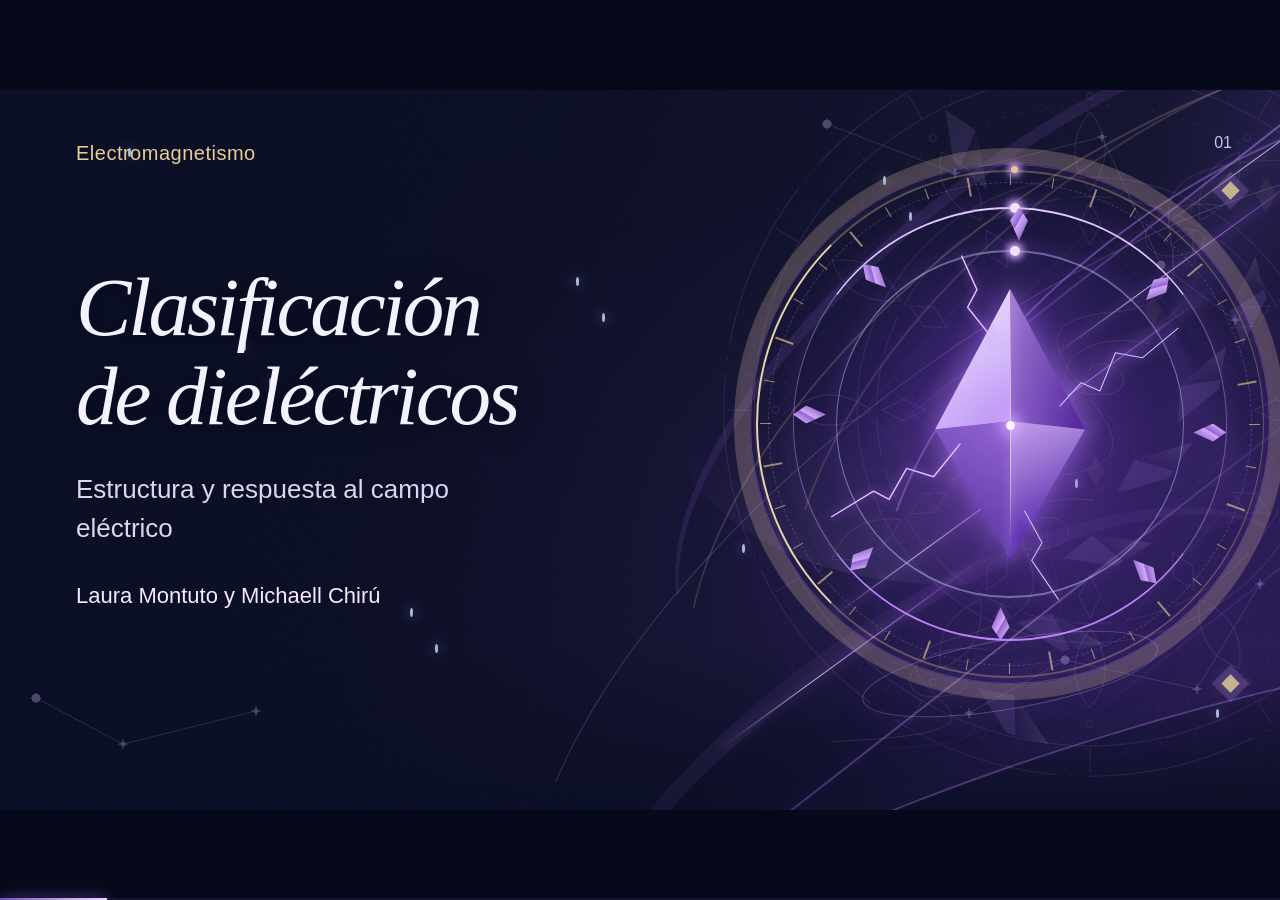
==== dielectricos/web/index.html @ c8e50a26 "Publicar presentación de clasificación de dieléctricos en GitHub Pages" ====
<!doctype html>
<html lang="es">
<head>
  <meta charset="utf-8">
  <meta name="viewport" content="width=device-width, initial-scale=1">
  <meta name="theme-color" content="#111629">
  <meta name="description" content="Clasificación de dieléctricos. Presentación para dos integrantes, con 13 minutos previstos de exposición.">
  <title>Clasificación de dieléctricos</title>
  <link rel="icon" href="data:,">
  <link rel="stylesheet" href="styles.css">
  <link rel="stylesheet" href="motion.css">
  <link rel="stylesheet" href="transitions.css">
  <link rel="stylesheet" href="kinetic.css">
  <link rel="stylesheet" href="ornate.css">
  <link rel="stylesheet" href="electric.css">
  <link rel="stylesheet" href="construct.css">
  <script src="contenido.js" defer></script>
  <script src="motion.js" defer></script>
  <script src="transitions.js" defer></script>
  <script src="ornate.js" defer></script>
  <script src="kinetic.js" defer></script>
  <script src="electric.js" defer></script>
  <script src="app.js" defer></script>
</head>
<body>
  <a class="skip" href="#stage">Ir a la diapositiva</a>
  <main id="viewport" aria-label="Presentación de clasificación de dieléctricos">
    <div id="frame"><div id="stage" tabindex="-1"></div></div>
  </main>
  <footer class="toolbar" aria-label="Controles de presentación" hidden>
    <div class="navigation">
      <button id="previous" aria-label="Diapositiva anterior" title="Anterior (←)">←</button>
      <button id="open-index" aria-label="Abrir índice" title="Índice (M)"><span id="counter">01 / 12</span></button>
      <button id="next" aria-label="Diapositiva siguiente" title="Siguiente (→)">→</button>
    </div>
    <p id="presenter" class="presenter"></p>
    <nav class="tools" aria-label="Herramientas">
      <button id="open-notes" title="Notas (N)">Notas</button>
      <button id="plain" aria-pressed="false">Vista plana</button>
      <a href="revision.html" target="_blank" rel="noopener">Propuestas</a>
      <button id="fullscreen" title="Pantalla completa (F)" aria-label="Activar pantalla completa">⛶</button>
      <button id="open-help" title="Ayuda (?)" aria-label="Mostrar ayuda">?</button>
    </nav>
  </footer>
  <div class="progress" aria-hidden="true"><div id="progress"></div></div>
  <p id="announcement" class="sr-only" aria-live="polite" aria-atomic="true"></p>

  <dialog id="index-dialog" aria-labelledby="index-title">
    <div class="dialog-top"><h2 id="index-title">Índice</h2><button data-close aria-label="Cerrar índice">×</button></div>
    <p class="muted">12 diapositivas. 13 minutos previstos y 2 minutos de margen.</p>
    <div id="index-list"></div>
  </dialog>
  <dialog id="notes-dialog" aria-labelledby="notes-title">
    <div class="dialog-top"><h2 id="notes-title">Notas del expositor</h2><button data-close aria-label="Cerrar notas">×</button></div>
    <div class="timer"><span id="clock">0:00</span><span class="muted">13:00 previstos · máximo 15:00</span><button id="timer-toggle">Iniciar ensayo</button><button id="timer-reset">Reiniciar</button></div>
    <div id="notes-content"></div>
  </dialog>
  <dialog id="help-dialog" aria-labelledby="help-title">
    <div class="dialog-top"><h2 id="help-title">Controles</h2><button data-close aria-label="Cerrar ayuda">×</button></div>
    <dl class="shortcuts"><dt>→ / espacio / Av Pág</dt><dd>Avanzar</dd><dt>← / Re Pág</dt><dd>Retroceder</dd><dt>Inicio / Fin</dt><dd>Primera / última diapositiva</dd><dt>M</dt><dd>Índice</dd><dt>N</dt><dd>Notas y cronómetro de ensayo</dd><dt>F</dt><dd>Pantalla completa</dd><dt>Esc</dt><dd>Cerrar ventana o salir de pantalla completa</dd></dl>
    <p>En el móvil puedes usar las flechas o deslizar horizontalmente. Las transiciones más llamativas separan los bloques. «Vista plana» permite revisar el contenido sin transiciones.</p>
  </dialog>
  <noscript>Activa JavaScript para navegar por la presentación. También puedes consultar el guion en la carpeta output.</noscript>
</body>
</html>
---- dielectricos/web/styles.css ----
:root{color-scheme:dark;--navy:#111629;--indigo:#232842;--violet:#b5a1f4;--ivory:#f4f0e8;--gold:#d2b47c;--ink:#20243a;--muted:#c9cbda;--line:rgba(32,36,58,.2);font-family:Arial,sans-serif}
*{box-sizing:border-box}body{margin:0;background:#0c1020;color:var(--ivory)}button,a{touch-action:manipulation}button{font:inherit;cursor:pointer}a{color:inherit}button:focus-visible,a:focus-visible{outline:3px solid var(--violet);outline-offset:4px}button:disabled{opacity:.3;cursor:default}[hidden]{display:none!important}.sr-only{position:absolute;width:1px;height:1px;padding:0;margin:-1px;overflow:hidden;clip:rect(0,0,0,0);white-space:nowrap;border:0}.skip{position:fixed;top:-100px;left:20px;z-index:20;background:var(--ivory);color:var(--ink);padding:16px}.skip:focus{top:12px}
#viewport{height:calc(100dvh - 74px);display:flex;align-items:center;justify-content:center;overflow:hidden;padding:16px}#frame{position:relative;flex:none}#stage{position:absolute;left:0;top:0;width:1280px;height:720px;transform-origin:top left;outline:none}.slide{height:720px;width:1280px;background:var(--ivory);color:var(--ink);position:relative;padding:62px 76px 48px;overflow:hidden;border-left:8px solid var(--indigo);display:flex;flex-direction:column}.slide[hidden]{display:none}.slide h1,.slide h2{font-family:Georgia,serif;font-weight:400;letter-spacing:-1.8px;margin:0;line-height:1.09}.slide h2{font-size:54px;max-width:1100px}.slide h1{font-size:86px;line-height:1.04;letter-spacing:-3px}.slide .body{margin-top:48px;flex:1;min-height:0}.slide .takeaway{font-size:25px;line-height:1.35;font-weight:600;margin:26px 0 0;padding-top:22px;border-top:1px solid var(--line)}.slide .slide-number{position:absolute;right:32px;bottom:24px;font-size:16px;font-variant-numeric:tabular-nums;color:#686a79}.slide .body p{font-size:30px;line-height:1.4;margin:0 0 24px}.slide ul{list-style:none;padding:0;margin:0}.slide li{font-size:31px;line-height:1.35;margin-bottom:25px}.slide li:last-child{margin-bottom:0}.slide .text-list li{padding-left:22px;border-left:2px solid #7d6aaf}.slide table{border-collapse:collapse;width:100%;font-size:27px;line-height:1.3;text-align:left}.slide th{font-weight:600;font-size:22px;padding:0 18px 20px 0;color:#555169;border-bottom:2px solid #8c7bac}.slide td{padding:20px 24px 20px 0;border-bottom:1px solid var(--line);vertical-align:middle}.slide th:last-child,.slide td:last-child{padding-right:0}.slide tr:last-child td{border-bottom:0}.slide .criteria td{padding-top:15px;padding-bottom:15px}.slide table th:first-child{width:35%}.slide .columns{display:grid;grid-template-columns:1fr 1fr;gap:70px}.slide .columns>div+div{padding-left:40px;border-left:1px solid var(--line)}.slide h3{font-size:31px;font-weight:600;margin:0 0 28px}.slide .columns p{font-size:30px}.slide .states{display:grid;grid-template-columns:1fr 1fr;gap:52px;margin-top:40px}.slide .states div{border-top:1px solid var(--line);padding-top:18px}.slide .states span{display:block;font-size:21px;color:#605673;margin-bottom:12px}.slide .states strong{font-family:Georgia,serif;font-size:35px;font-weight:400}.slide .case-list li{font-size:29px;margin-bottom:18px}.slide .case-list li:first-child{font-size:26px;color:#5a526a;margin-bottom:30px}
.slide.dark{background:var(--navy);color:var(--ivory);border-left:8px solid var(--gold);--line:rgba(244,240,232,.2)}.slide.dark .slide-number{color:var(--muted)}.cover .cover-top{font-size:20px;color:var(--gold);margin:0 0 50px}.cover .cover-layout{display:grid;grid-template-columns:790px 1fr;gap:50px;align-items:center;flex:1}.cover .subtitle{font-size:27px;line-height:1.5;color:var(--muted);max-width:650px;margin:30px 0 0}.cover .authors{margin:42px 0 0;font-size:23px}.cover .criteria-list{padding:20px 0 20px 30px;border-left:1px solid rgba(181,161,244,.4);color:var(--violet)}.cover .criteria-list p{font-family:Georgia,serif;font-size:30px;margin:0 0 23px}.cover .criteria-list p:last-child{margin-bottom:0}.cover:after{content:"";position:absolute;right:20px;top:0;height:90px;width:400px;transform:rotate(-42deg);border-bottom:1px solid #b5a1f440;pointer-events:none}.cover .bottom-note{color:var(--muted);font-size:19px;margin:40px 0 0}.ending .body{margin-top:42px}.ending .conclusions li{font-size:31px;margin-bottom:25px}.ending .sources{margin-top:40px;padding-top:22px;border-top:1px solid var(--line);display:flex;flex-wrap:wrap;gap:14px 25px}.ending .sources a{color:var(--muted);font-size:19px;text-decoration-thickness:1px;text-underline-offset:4px}
.toolbar{height:74px;padding:0 24px;display:flex;align-items:center;gap:24px;border-top:1px solid #ffffff18;background:#111629}.navigation,.tools{display:flex;align-items:center;gap:6px}.toolbar button,.toolbar a{background:transparent;border:0;color:var(--ivory);padding:12px 13px;border-radius:4px;text-decoration:none;white-space:nowrap;font-size:14px}.toolbar button:hover:not(:disabled),.toolbar a:hover{background:#ffffff0d}.navigation>button:first-child,.navigation>button:last-child{font-size:24px}.navigation #open-index{font-variant-numeric:tabular-nums;font-size:16px;min-width:92px}.presenter{flex:1;color:var(--muted);font-size:14px;margin:0}.toolbar [aria-pressed=true]{color:var(--violet);background:#b5a1f416}.progress{position:fixed;bottom:0;left:0;right:0;height:3px;background:#ffffff10;pointer-events:none}#progress{height:100%;background:var(--violet);width:0}
dialog{max-width:900px;width:calc(100% - 36px);max-height:85dvh;padding:30px;border:1px solid #b5a1f440;border-radius:10px;background:var(--navy);color:var(--ivory);box-shadow:0 24px 90px #0008}dialog::backdrop{background:#070b17cc}.dialog-top{display:flex;align-items:center;justify-content:space-between;gap:20px;margin-bottom:14px}.dialog-top h2{font-family:Georgia,serif;font-weight:400;font-size:33px;margin:0}.dialog-top button{border:0;background:none;color:var(--ivory);font-size:32px;padding:0 10px}dialog p{line-height:1.6}dialog .muted{color:var(--muted)}#index-list{display:grid;grid-template-columns:1fr 1fr;gap:4px 18px;margin-top:25px}#index-list button{display:flex;text-align:left;gap:14px;align-items:center;background:transparent;border:0;border-bottom:1px solid #ffffff15;color:var(--ivory);padding:18px 8px;font-size:16px;line-height:1.4}#index-list button[aria-current=true]{color:var(--violet);background:#b5a1f40d}#index-list .num{color:var(--gold);font-size:15px}#index-list small{display:block;color:var(--muted);font-size:12px;margin-top:5px}.shortcuts{display:grid;grid-template-columns:1fr 1fr;gap:20px}.shortcuts dt{color:var(--violet)}.shortcuts dd{margin:0}.timer{display:flex;align-items:center;gap:14px;flex-wrap:wrap;border-bottom:1px solid #ffffff25;padding:15px 0 24px;margin-bottom:24px}#clock{font-size:32px;font-variant-numeric:tabular-nums}.timer button{border:1px solid #b5a1f460;background:none;color:var(--ivory);border-radius:4px;padding:10px 12px}.timer .muted{font-size:13px}#clock.over{color:#ffb0ab}#notes-content h3{font-family:Georgia,serif;font-size:26px;font-weight:400;line-height:1.3}#notes-content a{color:var(--violet);overflow-wrap:anywhere}#notes-content ul{padding-left:20px;font-size:14px;line-height:1.7}#notes-content li{margin-bottom:10px}
body.plain .slide{background:white;color:#202020;border-left-color:#dedede;--line:#ddd}body.plain .slide h1,body.plain .slide h2,body.plain .states strong,body.plain .criteria-list p{font-family:Arial,sans-serif;letter-spacing:-1px}body.plain .cover .cover-top,body.plain .cover .subtitle,body.plain .cover .criteria-list,body.plain .cover .bottom-note,body.plain .slide-number,body.plain .sources a{color:#555}body.plain .cover:after{display:none}body.plain .cover .criteria-list{border-color:#ddd}
@media(max-width:700px){#viewport{height:calc(100dvh - 108px);padding:0;align-items:flex-start;overflow-y:auto}#frame{width:100%!important;height:auto!important}#stage{position:relative;width:100%;height:auto;transform:none!important}.slide{width:100%;height:auto;min-height:calc(100dvh - 108px);padding:36px 25px 60px;border-left-width:4px;overflow:visible}.slide h2{font-size:38px;letter-spacing:-1px}.slide h1{font-size:49px;letter-spacing:-1.5px}.slide .body{margin-top:32px}.slide li,.slide .body p{font-size:21px;line-height:1.5;margin-bottom:20px}.slide .takeaway{font-size:19px;line-height:1.5;margin-top:25px;padding-top:20px}.slide table{font-size:17px;line-height:1.4;table-layout:fixed;overflow-wrap:anywhere}.slide th{font-size:16px}.slide td{padding:15px 10px 15px 0}.slide table th:first-child{width:33%}.slide .columns{grid-template-columns:1fr;gap:28px}.slide .columns>div+div{padding:28px 0 0;border-left:0;border-top:1px solid var(--line)}.slide h3{font-size:25px;margin-bottom:16px}.slide .columns p{font-size:21px}.slide .states{gap:20px;margin-top:28px}.slide .states span{font-size:17px}.slide .states strong{font-size:25px}.slide .case-list li{font-size:21px}.slide .case-list li:first-child{font-size:21px;margin-bottom:25px}.cover .cover-layout{grid-template-columns:1fr;gap:34px}.cover .cover-top{font-size:17px;margin-bottom:40px}.cover .subtitle{font-size:21px;margin-top:25px}.cover .authors{font-size:19px;margin-top:27px;line-height:1.5}.cover .criteria-list{display:flex;flex-wrap:wrap;gap:15px 22px;padding:18px 0 0;border-left:0;border-top:1px solid #b5a1f440}.cover .criteria-list p{font-size:21px;margin:0}.cover .bottom-note{margin-top:32px;font-size:16px}.slide.dark{border-left-width:4px}.ending .conclusions li{font-size:23px}.ending .sources{gap:15px 20px;margin-top:35px}.ending .sources a{font-size:16px}.toolbar{height:108px;padding:7px 12px;gap:0;flex-wrap:wrap;justify-content:space-between}.presenter{font-size:12px;text-align:right;flex:1;line-height:1.5}.tools{justify-content:space-between;flex-basis:100%}.toolbar button,.toolbar a{padding:9px 10px;font-size:13px}#index-list{grid-template-columns:1fr}.shortcuts{grid-template-columns:1fr 1fr;gap:18px;font-size:14px}dialog{padding:23px}.dialog-top h2{font-size:28px}}
@media print{body{background:white}#viewport,#frame,#stage{display:block!important;height:auto!important;width:auto!important;overflow:visible!important;padding:0;position:static;transform:none!important}.slide,.slide[hidden]{display:flex!important;break-after:page;width:1280px;height:720px;min-height:0;print-color-adjust:exact;-webkit-print-color-adjust:exact}.toolbar,.progress,dialog,.skip,.sr-only{display:none!important}@page{size:13.333in 7.5in;margin:0}}
---- dielectricos/web/motion.css ----
/* Internal explanatory motion only. Slide navigation has no animation. */
.slide .body.motion-layout{display:grid;grid-template-columns:1fr 1fr;gap:42px;align-items:start;margin-top:34px}
.slide .motion-layout .explanation li{font-size:26px;margin-bottom:21px}
.slide .motion-layout .explanation p{font-size:24px;line-height:1.4}
.dm-science{color:#20243a;border-top:2px solid #8976b8;padding-top:12px;min-width:0}
.dm-science-heading{font-size:20px;font-weight:600;color:#51436d}
.dm-science svg{width:100%;height:265px;display:block;overflow:visible;color:#685391}
.dm-science svg text{font-family:Arial,sans-serif;font-size:23px;fill:currentColor}
.dm-science svg line{stroke:currentColor;stroke-width:2.4}
.dm-field{opacity:0;transition:opacity .2s ease-out;color:#685391}
.dm-cloud{color:#51466d;transform:translateX(0);transition:transform .9s cubic-bezier(.23,1,.32,1)}
.dm-cloud ellipse{fill:#b5a1f43d;stroke:#7e6caa;stroke-width:2}
.dm-positive{color:#614f2c;transform:translateX(0);transition:transform .9s cubic-bezier(.23,1,.32,1)}
.dm-positive circle{fill:#d2b47c66;stroke:#8c713c;stroke-width:2}
.dm-induced{opacity:0;transition:opacity .2s ease-out .35s}
.dm-dipole{transform:rotate(var(--dm-start));transition:transform 1.2s cubic-bezier(.23,1,.32,1)}
.dm-charge-label{transform-origin:0 0;transform:rotate(calc(-1 * var(--dm-start)));transition:transform 1.2s cubic-bezier(.23,1,.32,1)}
.dm-on .dm-charge-label{transform:rotate(calc(-1 * var(--dm-end)))}
.dm-minus{fill:#dcd3f3;stroke:#786398;stroke-width:1.5}
.dm-plus{fill:#e8d6b2;stroke:#8c713c;stroke-width:1.5}
.dm-dipole text{font-size:18px!important;fill:#20243a!important}
.dm-dipole .dm-p-vector{stroke-width:1.5}
.dm-science svg .dm-caption{font-size:15px;fill:#5d596b}
.dm-on .dm-field,.dm-on .dm-induced{opacity:1}
.dm-on .dm-cloud{transform:translateX(-18px)}
.dm-on .dm-positive{transform:translateX(9px)}
.dm-on .dm-dipole{transform:rotate(var(--dm-end))}
.slide .body .dm-state{font-size:17px;min-height:42px;line-height:1.3;margin:0 0 8px;color:#575267}
.dm-controls,.dm-reveal-controls{display:flex;align-items:center;gap:10px;flex-wrap:wrap}
.dm-controls button,.dm-reveal-controls button{border:1px solid #756291;background:#232842;color:#f4f0e8;padding:9px 13px;border-radius:3px;font-size:16px;line-height:1.2}
.dm-controls button.dm-reset,.dm-reveal-controls .dm-reset{background:transparent;color:#51436d;border-color:#a69ab9}
.dm-controls button:disabled,.dm-reveal-controls button:disabled{opacity:.48;cursor:default}
.dm-reveal-controls{margin-top:18px}
.dm-reveal-status{font-size:14px;color:#61596d}
.dm-step{transition:opacity .25s ease-out,background-color .25s ease-out}
.dm-started .dm-step{opacity:.42}
.dm-started .dm-step.dm-shown{opacity:1}
.dm-started .dm-current{background-color:#b5a1f422}
.slide[data-slide="7"] .dm-step{opacity:.1}
.slide[data-slide="7"] .dm-step.dm-shown{opacity:1}
.slide[data-slide="7"] .dm-reveal-controls{margin-top:14px}
.slide[data-slide="7"] .body{margin-top:32px}
.slide[data-slide="7"] td{padding-top:14px;padding-bottom:14px}
.dm-response{display:block;width:100%;height:112px;margin-top:5px;overflow:visible;color:#685391}
.dm-response text{font-family:Arial,sans-serif;font-size:17px;fill:#51436d}
.dm-response .dm-chart-caption{font-size:13px;fill:#61596e}
.dm-chart-axis{fill:none;stroke:#77717f;stroke-width:1.4}
.dm-chart-curve{fill:none;stroke:#8e79b5;stroke-width:2.5}
.dm-chart-point{fill:#574078;stroke:#f4f0e8;stroke-width:1.5;opacity:0}
.dm-chart-active .dm-chart-point{opacity:1}
body.plain .dm-step,body.plain .slide[data-slide="7"] .dm-step{opacity:1!important;background:transparent}
body.plain .dm-reveal-controls{display:none}
.slide[data-slide="9"] .columns h3{margin-bottom:16px}
.slide[data-slide="9"] .columns p{font-size:28px;line-height:1.3;margin-bottom:12px}
.slide[data-slide="9"] .body{margin-top:30px}
.slide[data-slide="9"] .dm-reveal-controls{margin-top:10px}
@media(prefers-reduced-motion:reduce){.dm-field,.dm-cloud,.dm-positive,.dm-induced,.dm-dipole,.dm-charge-label,.dm-step{transition:none!important}}
@media(max-width:700px){.slide .body.motion-layout{grid-template-columns:1fr;gap:25px;margin-top:28px}.slide .motion-layout .explanation li,.slide .motion-layout .explanation p{font-size:21px}.dm-science svg{height:auto;max-height:290px}.dm-science-heading{font-size:18px}.slide .body .dm-state{font-size:15px;min-height:38px}.dm-controls button,.dm-reveal-controls button{font-size:14px;padding:10px 12px}.dm-reveal-status{font-size:12px}.slide[data-slide="7"] .body{margin-top:28px}}
@media(max-width:700px){.slide[data-slide="9"] .columns p{font-size:21px}.dm-response{height:115px}}
@media print{.dm-controls,.dm-reveal-controls{display:none!important}.dm-step,.slide[data-slide="7"] .dm-step{opacity:1!important}.dm-field{opacity:1}.dm-cloud{transform:translateX(-18px)}.dm-positive{transform:translateX(9px)}.dm-dipole{transform:rotate(var(--dm-end))}.dm-charge-label{transform:rotate(calc(-1 * var(--dm-end)))}.dm-induced{opacity:1}}
---- dielectricos/web/transitions.css ----
/* Eleven distinct forward scenes; new dtx names deliberately avoid older theme overrides. */
#stage.dt-running{isolation:isolate;overflow:hidden}
.dt-overlay.dtx-scene{position:absolute;inset:0;z-index:80;overflow:hidden;pointer-events:none;user-select:none;contain:layout paint style;color:#cfafff}
.dt-overlay.dtx-scene *{box-sizing:border-box;pointer-events:none}
.dtx-scene .dtx-night{position:absolute;inset:0;background:radial-gradient(ellipse at 77% 23%,#693aa760,transparent 58%),radial-gradient(ellipse at 20% 80%,#26468370,transparent 55%),linear-gradient(125deg,#080c23,#27143f);opacity:0}
.dtx-scene .dtx-night:after{content:"";position:absolute;inset:0;background:repeating-linear-gradient(135deg,transparent 0 39px,#c09aff08 40px,transparent 41px),repeating-linear-gradient(45deg,transparent 0 79px,#e6ce9b06 80px,transparent 81px)}
.dtx-scene .dtx-frame{position:absolute;inset:25px;border:1px solid #d6b8ff33;opacity:0}
.dtx-scene .dtx-frame:before,.dtx-scene .dtx-frame:after{content:"";position:absolute;inset:12px;border:1px solid #e4c88f22;clip-path:polygon(0 0,22% 0,22% 2%,2% 2%,2% 22%,0 22%,0 0,100% 100%,78% 100%,78% 98%,98% 98%,98% 78%,100% 78%,100% 100%)}
.dtx-scene .dtx-frame:after{inset:-8px;transform:scaleX(-1);border-color:#d9adff55}
.dtx-scene .dtx-fleck{position:absolute;width:7px;height:16px;background:#d9b8ff;clip-path:polygon(50% 0,100% 50%,50% 100%,0 50%);filter:drop-shadow(0 0 7px #aa69ff);opacity:0}
.dtx-scene .dtx-star{position:absolute;width:24px;height:24px;opacity:0;background:linear-gradient(transparent 45%,#f0d9ae 49% 51%,transparent 55%),linear-gradient(90deg,transparent 45%,#c9a0ff 49% 51%,transparent 55%);filter:drop-shadow(0 0 5px #b98dff)}
.dtx-scene .dtx-orbit{position:absolute;left:50%;top:50%;width:620px;height:620px;margin:-310px;border:1px solid #b98eff55;border-top:3px solid #d4b0ff;border-right-color:transparent;border-radius:50%;box-shadow:0 -5px 24px #a265ff25;opacity:0}
.dtx-scene .dtx-orbit.gold{width:700px;height:700px;margin:-350px;border-color:#d8bc8944;border-left:2px solid #e2c58b;border-bottom-color:transparent}
.dtx-scene .dtx-veil{position:absolute;inset:-30%;background:linear-gradient(125deg,#090c23 10%,#241638 55%,#543277 74%,#d8b4ff 75%,#251632 75.3%);clip-path:polygon(0 0,100% 0,100% 65%,83% 70%,65% 78%,40% 100%,0 100%);transform-origin:80% 20%}
.dtx-scene .dtx-veil.secondary{background:linear-gradient(125deg,#14152e,#39235a 72%,#e6c992 72.2%,#13152d 72.4%);inset:-36%}
.dtx-scene .dtx-stitch{position:absolute;height:1px;background:linear-gradient(90deg,transparent,#d8b5ff,#f0e0ff,transparent);box-shadow:0 0 14px #ba76ff;transform-origin:left}
.dtx-scene .dtx-wire{position:absolute;height:3px;background:linear-gradient(90deg,transparent,#ae70ef 25%,#edd9ff 55%,#8f65f5 80%,transparent);clip-path:polygon(0 40%,18% 40%,22% 0,28% 80%,33% 30%,47% 30%,53% 100%,61% 35%,100% 35%,100% 65%,63% 65%,54% 100%,47% 65%,32% 65%,28% 100%,22% 25%,19% 60%,0 60%);filter:drop-shadow(0 0 7px #c893ff);transform-origin:left center}
.dtx-scene .dtx-wire.thick{height:28px}
.dtx-scene .dtx-cut-panel{position:absolute;inset:0;background:linear-gradient(130deg,#0a0d29,#36204e);clip-path:polygon(0 0,100% 0,0 100%)}
.dtx-scene .dtx-cut-panel.lower{clip-path:polygon(100% 0,100% 100%,0 100%);background:linear-gradient(320deg,#090c23,#301b4b)}
.dtx-scene .dtx-blade{position:absolute;left:-10%;top:50%;width:120%;height:3px;background:#ede1ff;box-shadow:0 0 10px 3px #cb9aff,0 0 35px #a351ff;transform-origin:15% center;opacity:0}
.dtx-scene .dtx-blade.gold{height:1px;background:#e9ce99;box-shadow:0 0 13px #d7b282}
.dtx-scene .dtx-ribbon{position:absolute;inset:-25% -15%;background:linear-gradient(135deg,#090c24 30%,#352155 57%,#a974e24d 58%,#0a0d26 59%);clip-path:polygon(0 32%,100% 0,100% 30%,0 100%);border-top:1px solid #ca9bff;opacity:0}
.dtx-scene .dtx-ribbon.gold{background:linear-gradient(135deg,#11132f,#3d2d3d,#d3b57a60);clip-path:polygon(0 60%,100% 20%,100% 34%,0 85%)}
.dtx-scene .dtx-bracket{position:absolute;width:170px;height:110px;border-top:2px solid #d2abff;border-left:2px solid #d2abff;filter:drop-shadow(0 0 9px #bc75ff88);opacity:0}
.dtx-scene .dtx-crosshair{position:absolute;left:50%;top:50%;width:230px;height:230px;margin:-115px;border:1px solid #dec79277;border-radius:50%;opacity:0}
.dtx-scene .dtx-crosshair:before,.dtx-scene .dtx-crosshair:after{content:"";position:absolute;inset:20px;border:1px solid #c7a5ff77;transform:rotate(45deg)}
.dtx-scene .dtx-crosshair:after{inset:45px;border-color:#e8d5a7}
.dtx-scene .dtx-shutter{position:absolute;inset:0;background:radial-gradient(circle at center,#423064,#19112e 35%,#080d23 75%)}
.dtx-scene .dtx-cylinder{position:absolute;left:50%;top:50%;width:500px;height:500px;margin:-250px;border:2px solid #e5c68b;border-radius:50%;background:radial-gradient(circle,transparent 0 25%,#221a38 26% 60%,#0c1027 60.5% 67%,#4d365f 67.5% 68%,transparent 68.5%);box-shadow:0 0 0 10px #111126,0 0 0 12px #c19be55e,0 0 55px #a15ef84a;opacity:0}
.dtx-scene .dtx-cylinder:before{content:"";position:absolute;inset:29px;border:1px dashed #dcbb8955;border-radius:50%}
.dtx-scene .dtx-chamber{position:absolute;left:calc(50% - 27px);top:calc(50% - 27px);width:54px;height:54px;background:radial-gradient(circle,#b58ed333,#0a0c20 65%);border:1px solid #d8bc88;border-radius:50%;box-shadow:inset 0 0 10px #bd87ff55}
.dtx-scene .dtx-hub{position:absolute;inset:37%;border:2px solid #d5bfff;border-radius:50%;box-shadow:0 0 12px #aa75ff77}
.dtx-scene .dtx-hall-side{position:absolute;top:-10%;height:120%;width:38%;background:linear-gradient(90deg,#080d26,#3a2259);border-right:3px solid #e2bbef;box-shadow:0 0 55px #0008;transform-origin:left}
.dtx-scene .dtx-hall-side.right{right:0;transform-origin:right;background:linear-gradient(270deg,#080d26,#3a2259);border-right:0;border-left:3px solid #e2bbef}
.dtx-scene .dtx-hall-side.left{left:0}
.dtx-scene .dtx-hall-side:before,.dtx-scene .dtx-hall-side:after{content:"";position:absolute;inset:50px 40px;border:1px solid #d6b48d66;clip-path:polygon(0 8%,50% 0,100% 8%,100% 92%,50% 100%,0 92%)}
.dtx-scene .dtx-hall-side:after{inset:74px 64px;border-color:#b28bec55}
.dtx-scene .dtx-hall-lintel{position:absolute;left:0;right:0;height:95px;background:linear-gradient(#11132e,#36204a);border-bottom:2px solid #e1c48e88}
.dtx-scene .dtx-hall-lintel.bottom{bottom:0;transform:rotate(180deg)}
.dtx-scene .dtx-hall-lintel.top{top:0}
.dtx-scene .dtx-edge{position:absolute;background:#d6b5ff;box-shadow:0 0 8px 2px #aa63ff,0 0 28px #a962ff;opacity:0}
.dtx-scene .dtx-edge.horizontal{height:2px;width:100%;left:0}
.dtx-scene .dtx-edge.vertical{width:2px;height:100%;top:0}
.dtx-scene .dtx-prism{position:absolute;top:-30%;height:160%;width:38%;background:linear-gradient(105deg,#0c102c 0%,#3d2560 44%,#b589dc88 48%,#17132f 50%,#302044 78%,#d5bf8f88 79%,#15172f 80%);clip-path:polygon(28% 0,100% 0,72% 100%,0 100%);border-left:1px solid #ceafff;opacity:0}
.dtx-scene .dtx-shard{position:absolute;left:50%;top:50%;width:280px;height:190px;margin:-95px 0 0 -140px;background:linear-gradient(130deg,#d2aaff99,#312444 55%,#a28add33);clip-path:polygon(50% 0,100% 80%,35% 100%,0 30%);border:1px solid #cfb3ff;opacity:0}
.dtx-scene .dtx-pulse{position:absolute;left:50%;top:50%;width:360px;height:360px;margin:-180px;border:2px solid #d4aeff;border-radius:50%;box-shadow:0 0 22px #ae70ff77,inset 0 0 22px #ae70ff44;opacity:0}
.dtx-scene .dtx-seal{position:absolute;left:50%;top:50%;width:330px;height:330px;margin:-165px;border:2px solid #e2c58d;border-radius:50%;box-shadow:0 0 50px #ba77ff44;opacity:0}
.dtx-scene .dtx-seal:before{content:"";position:absolute;inset:17px;border:1px solid #debd8777;border-radius:50%}
.dtx-scene .dtx-seal:after{content:"";position:absolute;inset:51px;border:2px solid #cba8ff;transform:rotate(45deg);box-shadow:0 0 24px #c07cfa33}
.dtx-scene .dtx-seal-center{position:absolute;inset:85px;border:1px solid #e2c58d;transform:rotate(45deg)}
.dtx-scene .dtx-seal-center:before,.dtx-scene .dtx-seal-center:after{content:"";position:absolute;left:50%;top:50%;width:80px;height:2px;margin-left:-40px;background:#e2c58d;transform:rotate(45deg)}
.dtx-scene .dtx-seal-center:after{transform:rotate(-45deg)}
.dtx-scene .dtx-tick{position:absolute;left:calc(50% - 1px);top:8px;width:2px;height:13px;background:#e2c58d;transform-origin:1px 155px}
.dtx-scene .dtx-arc{position:absolute;inset:-20px;border:2px solid transparent;border-top-color:#d5b7ff;border-bottom-color:#d5b7ff;border-radius:50%;opacity:.8}
.dtx-scene .dtx-opening-wing{position:absolute;top:0;height:100%;width:50%;background:linear-gradient(135deg,#0a0d24,#2b1942);border-inline:1px solid #cf9eff88}
.dtx-scene .dtx-opening-wing.left{left:0}.dtx-scene .dtx-opening-wing.right{right:0}
.dt-overlay.dtx-scene .dtx-filigree-scene{inset:0;z-index:auto;pointer-events:none;opacity:0}
.dtx-scene .dtx-filigree-scene .astral-wheel{right:-150px;top:-120px;opacity:.55;color:#d7b1ff}
.dtx-scene .dtx-filigree-scene .fontaine-lace{right:25px;opacity:.5;color:#ecd09e}
.dtx-scene .dtx-wire{filter:drop-shadow(0 0 10px #bd71ff) drop-shadow(0 0 3px #edcaff)}
.dtx-scene .dtx-orbit{border-top-color:#edd9ff;border-top-width:4px;box-shadow:0 -5px 34px #bd79ff55}
.dtx-scene .dtx-blade{height:4px;box-shadow:0 0 12px 3px #d8adff,0 0 38px #b960ff}
.dtx-scene .dtx-fleck{background:#e7ccff;filter:drop-shadow(0 0 9px #bf82ff)}
body.plain .dt-overlay.dtx-scene{display:none!important}
@media(max-width:700px){#stage.dt-running{overflow:visible}.dt-overlay.dtx-scene{display:none}}
@media(prefers-reduced-motion:reduce){.dt-overlay.dtx-scene{display:none}}
@media print{.dt-overlay.dtx-scene{display:none!important}}
---- dielectricos/web/kinetic.css ----
/* Clorinde: diagonal motion, layered night, Electro arcs. Reading planes stay still. */
:root{--navy:#090d24;--indigo:#241550;--violet:#c2a9ff;--ivory:#f5f2ff;--gold:#e4c88f;--ink:#f5f2ff;--muted:#c6c5e5;--line:#bda0ff28}
body{background:#06091a}#viewport{height:100dvh;padding:0}.slide,.slide.dark{border:0;padding:52px 76px 100px;background:radial-gradient(ellipse at 95% 65%,#36216670,transparent 60%),linear-gradient(125deg,#080d22 10%,#131330 65%,#201543);color:var(--ivory);--line:#c6abff30}
.slide>*:not(.electro-scene):not(.hero-portrait){position:relative;z-index:2}.slide h1,.slide h2{font-family:Georgia,serif;font-style:italic;text-shadow:0 3px 25px #0204169c;letter-spacing:-1.6px}.slide h2{font-size:50px;padding-left:18px;border-left:3px solid #bf91ff;max-width:1100px}.slide .body{margin-top:34px}.slide .takeaway{color:#e3d7ff;font-size:23px;font-weight:400;border:0;margin-top:18px;padding:15px 24px 15px 18px;border-left:2px solid #c3a2ff;background:linear-gradient(90deg,#9d68ef20,transparent 88%);clip-path:polygon(0 0,100% 0,98% 100%,0 100%)}.slide .slide-number{position:absolute!important;right:48px;top:44px;bottom:auto;color:#b9a0e3;font-size:16px}.slide .body p,.slide li{color:#eeeafb}.slide .text-list li{border-left:0;padding-left:24px;position:relative;font-size:30px;margin-bottom:30px}.slide .text-list li:before{content:"";position:absolute;left:0;top:15px;width:7px;height:7px;background:#d5bcff;transform:rotate(45deg);box-shadow:0 0 13px #b378ff}.slide h3{color:#ddc6ff}.slide .columns>div+div{border-left-color:#bda0ff30}.slide .columns p{font-size:28px}.slide th{color:#c9b6ed;border-bottom-color:#ae82f074}.slide td{border-color:#d3b5ff20}.slide .case-list li:first-child{color:#cfb9ed}.ending .sources a{color:#c8b9df}.slide .sources{line-height:1.6}
.electro-scene{position:absolute;inset:0;z-index:0;pointer-events:none;overflow:hidden;opacity:.52;isolation:isolate}.electro-scene *{position:absolute;pointer-events:none}.energy-halo{width:680px;height:680px;right:-100px;top:60px;background:radial-gradient(ellipse,#9354ed28 0,#6439df18 37%,transparent 70%);animation:halo-breathe 9s ease-in-out infinite alternate}.energy-orbit{border:2px solid transparent;border-top-color:#ba83ff88;border-right-color:#9178f735;border-radius:50%;width:900px;height:480px;right:-440px;top:90px;transform:rotate(-36deg);animation:orbit-flow 18s linear infinite;box-shadow:0 -2px 12px #9653ff12}.orbit-b{width:1050px;height:590px;right:-490px;top:30px;border-top-color:#f1cb9b33;border-right-color:#c296ff66;animation-direction:reverse;animation-duration:24s}.energy-ribbon{height:2px;width:1000px;right:-480px;background:linear-gradient(90deg,transparent,#a96aff 40%,#dfd4ff 65%,transparent);transform:rotate(-38deg);box-shadow:0 0 12px #a465ff6b;opacity:.6;animation:ribbon-glide 8s cubic-bezier(.5,0,.5,1) infinite}.ribbon-0{top:50px;animation-delay:-2s}.ribbon-1{top:650px;right:-200px;animation-delay:-5s;width:1200px;opacity:.4}.ribbon-2{top:360px;right:-650px;animation-delay:-7s;opacity:.22}.electro-spark{width:3px;height:9px;background:#c8e7ff;border-radius:50%;box-shadow:0 0 12px #ad7eff;animation:spark-rise 6s ease-in-out infinite}.slide[hidden] .electro-scene *{animation-play-state:paused}.ambient-paused .electro-scene *,.ambient-paused .hero-portrait img,.ambient-paused .field-emblem i{animation-play-state:paused!important}
@keyframes halo-breathe{from{transform:translate3d(0,0,0) scale(.9);opacity:.5}to{transform:translate3d(-35px,14px,0) scale(1.1);opacity:1}}
@keyframes orbit-flow{0%{transform:rotate(-36deg)}50%{transform:rotate(-14deg)}100%{transform:rotate(-36deg)}}
@keyframes ribbon-glide{0%,100%{transform:translate3d(100px,30px,0) rotate(-38deg);opacity:0}25%,65%{opacity:.7}80%{transform:translate3d(-220px,-90px,0) rotate(-38deg);opacity:0}}
@keyframes spark-rise{0%,100%{transform:translate3d(0,20px,0) rotate(35deg);opacity:0}35%{opacity:.7}80%{transform:translate3d(-45px,-65px,0) rotate(35deg);opacity:0}}
.cover{isolation:isolate}.cover .electro-scene{opacity:.8;z-index:1}.hero-portrait{position:absolute;right:-60px;top:-20px;width:800px;height:840px;z-index:0;overflow:hidden;mask-image:linear-gradient(90deg,transparent,black 23%);transition:transform .7s cubic-bezier(.23,1,.32,1)}.hero-portrait img{width:100%;height:auto;display:block;transform-origin:65% 40%;animation:duelist-poise 9s ease-in-out infinite alternate}.cover:before{content:"";position:absolute;inset:0;z-index:1;background:linear-gradient(90deg,#090d24 0,#090d24e8 27%,#090d2450 51%,transparent 72%),linear-gradient(0deg,#090d24 0%,transparent 23%);pointer-events:none}.cover:after{display:none}.cover .cover-top{color:#e8cd96;font-size:20px;margin:0 0 55px;letter-spacing:.5px}.cover .cover-layout{display:block;max-width:720px;flex:1}.cover .cover-layout>div{position:relative;z-index:3}.cover h1{font-size:83px;line-height:1.07;letter-spacing:-3px;margin-top:43px;max-width:700px}.cover .subtitle{font-size:26px;line-height:1.5;max-width:475px;margin-top:29px;color:#ddd5f4}.cover .authors{font-size:22px;margin-top:35px;color:#f6e8ff}.cover .bottom-note{font-size:16px;color:#bcb0d4;margin-top:18px;max-width:550px}.cover .slide-number{color:#dbc3ff}.ending{background:linear-gradient(125deg,#0b1028,#291247)!important}.ending .conclusions li{font-size:29px}.ending .electro-scene{opacity:.75}
@keyframes duelist-poise{from{transform:translate3d(5px,0,0) rotate(-.4deg) scale(1.01)}to{transform:translate3d(-9px,-13px,0) rotate(.5deg) scale(1.035)}}
.definition-layout{display:grid;grid-template-columns:650px 1fr;align-items:center;gap:30px}.field-emblem{height:300px;width:300px;position:relative;display:grid;place-content:center;justify-self:center;margin-top:0;color:#e9d5ff}.field-emblem strong{font-family:Georgia,serif;font-style:italic;font-size:115px;font-weight:400;text-shadow:0 0 40px #b884ff99}.field-emblem span{position:absolute;bottom:-35px;width:100%;text-align:center;color:#cdb6ec;font-size:19px}.field-emblem i{inset:0;border:1px solid #a66efb77;border-left:3px solid #d2b2ff;border-radius:50%;box-shadow:-8px 0 26px #a376fa33;animation:emblem-spin 12s linear infinite}.field-emblem i:nth-child(2){inset:20px -18px;transform:rotate(65deg) scaleY(.5);animation:emblem-tilt 10s linear infinite}.field-emblem i:nth-child(3){inset:50px -35px;animation-direction:reverse;animation-duration:18s;border-color:#e8cd962b;border-top-color:#e8cd96}
@keyframes emblem-spin{to{transform:rotate(360deg)}}@keyframes emblem-tilt{from{transform:rotate(0deg) scaleY(.5)}to{transform:rotate(360deg) scaleY(.5)}}
.classification-map{height:340px;position:relative;padding-left:440px}.map-core{position:absolute;left:50px;top:80px;width:230px;height:230px;display:flex;flex-direction:column;justify-content:center;text-align:center;color:#e4d0ff}.map-core:before,.map-core:after{content:"";position:absolute;inset:0;border:1px solid #bf9fff55;border-right:3px solid #c9a5ff;border-radius:50%;transform:rotate(-32deg);box-shadow:12px 0 50px #9052d622}.map-core:after{inset:-17px;border-color:#ce9fff22;border-left-color:#f6d39e55;transform:rotate(60deg)}.map-core span{font-size:23px;color:#c7b5e0}.map-core strong{font-family:Georgia,serif;font-style:italic;font-size:48px;font-weight:400}.map-item{position:absolute;left:405px;top:0;width:670px;line-height:1.4;padding-left:32px}.map-item:before{content:"";position:absolute;left:-25px;top:27px;width:40px;height:1px;background:#ab7edb;transform:rotate(-12deg)}.map-item span{display:block;color:#d8ba80;font-size:17px}.map-item strong{font-size:26px;font-weight:400;color:#f0e8ff}.map-item-1{top:68px;left:445px}.map-item-2{top:136px;left:462px}.map-item-3{top:204px;left:445px}.map-item-4{top:272px;left:405px}
.mechanism-list{display:grid;grid-template-columns:1fr 1fr;gap:28px 55px;padding-top:10px!important}.slide .mechanism-list li{padding:13px 0 10px 24px;border-left:2px solid #b18afc66;margin:0;position:relative}.mechanism-list li:before{content:"";width:7px;height:7px;background:#cba6ff;position:absolute;left:-5px;top:22px;transform:rotate(45deg);box-shadow:0 0 18px #bb83ff}.mechanism-list h3{font-family:Georgia,serif;font-style:italic;font-weight:400;font-size:35px;margin:0 0 14px;color:#d9baff}.slide .mechanism-list p{font-size:25px;line-height:1.4;margin:0;max-width:440px}.slide[data-slide="7"] .dm-step{opacity:.18}.material-states{display:grid;grid-template-columns:1fr 1fr 1fr;gap:55px;padding:10px 15px 0}.material-state{position:relative;padding:0 10px}.material-state-1{padding-top:40px}.material-state-2{padding-top:80px}.state-symbol{display:block;font-family:Georgia,serif;font-size:70px;color:#c7a1ff;text-shadow:0 0 30px #8c52ff99;line-height:1.1;margin-bottom:20px}.material-state h3{font-family:Georgia,serif;font-size:39px;font-weight:400;font-style:italic;margin:0 0 20px}.slide .material-state p{font-size:26px;line-height:1.4;margin-bottom:14px}.state-use{display:block;color:#c8b8df;font-size:21px;line-height:1.4}.material-states+.dm-reveal-controls{margin-top:22px}
.dm-science{color:#dfceff;border-top:0;position:relative;padding:13px 15px 0}.dm-science:before{content:"";position:absolute;inset:25px -10px 70px;z-index:-1;background:radial-gradient(ellipse,#8455c426,transparent 70%);border-right:1px solid #b48afc33;border-radius:50%;transform:rotate(-20deg)}.dm-science-heading{color:#dbbeff;font-family:Georgia,serif;font-size:25px;font-style:italic;font-weight:400}.dm-science svg,.dm-field{color:#d0b4ff}.dm-cloud{color:#e0d1ff}.dm-cloud ellipse{fill:#ab7dff30;stroke:#bc96fa}.dm-positive{color:#fff1c2}.dm-positive circle{fill:#caa65f50;stroke:#ecd19b}.dm-science svg .dm-caption{fill:#c2b5d7}.slide .body .dm-state{color:#d1c0e7;font-size:16px}.dm-controls button,.dm-reveal-controls button{background:linear-gradient(120deg,#6950a35c,#aa74ed28);color:#f6eeff;border:1px solid #b98cfb77;padding:10px 15px;border-radius:3px;clip-path:polygon(7px 0,100% 0,100% calc(100% - 7px),calc(100% - 7px) 100%,0 100%,0 7px)}.dm-controls button.dm-reset,.dm-reveal-controls .dm-reset{color:#cfb5ee;border-color:#aa86cd44;background:transparent}.dm-reveal-status{color:#c0acd4}.dm-started .dm-step{opacity:.28}.dm-started .dm-current{background:linear-gradient(100deg,#a878fb22,transparent)}.dm-response text{fill:#d7c0f4}.dm-response .dm-chart-caption{fill:#bca7d2}.dm-chart-axis{stroke:#ae93c9}.dm-chart-curve{stroke:#d5aeff;filter:drop-shadow(0 0 3px #8a3af670)}.dm-chart-point{fill:#f9dc9e;stroke:#7041ac}.dm-controls button:hover:not(:disabled),.dm-reveal-controls button:hover:not(:disabled){background:#9151bd50;transform:translateY(-2px)}
.dm-dipole,.dm-charge-label{transition-duration:.75s}.dm-cloud,.dm-positive{transition-duration:.6s}.map-item.dm-current,.material-state.dm-current{background:none}.map-item.dm-current strong,.material-state.dm-current h3{color:#f1d69d}
body.plain .dm-cloud{color:#51466d}body.plain .dm-positive{color:#614f2c}body.plain .dm-response text,body.plain .dm-response .dm-chart-caption{fill:#51436d}body.plain .slide th{color:#555169}
@media(max-width:700px){.slide,.slide.dark{overflow:hidden}}
.toolbar{position:fixed;left:20px;right:20px;bottom:12px;height:56px;z-index:80;border:1px solid #b3a0ee28;border-radius:12px;background:#0a0d209c;backdrop-filter:blur(18px);box-shadow:0 5px 25px #03051155;padding:0 15px;gap:12px}.toolbar button,.toolbar a{font-size:12px;padding:9px 10px}.navigation #open-index{font-size:14px;min-width:78px}.presenter{font-size:12px}.tools{gap:0}.tools #ambient-toggle{color:#ccb6f4;display:flex;align-items:center;gap:5px}.tools #ambient-toggle>span:first-child{font-size:21px}.progress{z-index:90;height:2px;background:#bc9aff15}#progress{background:linear-gradient(90deg,#7950bd,#e9d8ff);box-shadow:0 0 12px #af70ff}.toolbar button:hover:not(:disabled),.toolbar a:hover{background:#ab7aff16}.dt-plane{background:#090c25}.dt-cut-upper{background:linear-gradient(155deg,#0b0d26,#33155a)}.dt-cut-lower{background:linear-gradient(325deg,#0b0d26,#28164f)}.dt-blade{height:4px;box-shadow:0 0 10px 3px #c7a9ff,0 0 38px 8px #9c4dff99}.dt-seal{box-shadow:0 0 70px #b65cff44}.dt-seal:after{border-color:#ce9cff}.dt-salon-rail{background:linear-gradient(95deg,#090d27,#30144c);border-color:#d4a3ff}.dt-cylinder{border-color:#f1d79d;box-shadow:0 0 0 14px #0b0c27,0 0 0 15px #d2b47c77,0 0 70px #bc66f855}
body.plain .slide{padding-bottom:100px;color:#202020;background:white!important}body.plain .electro-scene,body.plain .hero-portrait{display:none}body.plain .cover:before{display:none}body.plain .slide h1,body.plain .slide h2{font-style:normal;text-shadow:none;color:#202020}body.plain .slide li,body.plain .slide .body p,body.plain .slide td,body.plain .slide .takeaway,body.plain .slide h3,body.plain .map-item strong,body.plain .map-core,body.plain .state-use{color:#202020}body.plain .map-item span,body.plain .map-core span,body.plain .state-symbol{color:#625177}body.plain .dm-science,body.plain .dm-science svg,body.plain .dm-field{color:#685391}body.plain .dm-science-heading,body.plain .dm-science svg .dm-caption,body.plain .slide .dm-state{color:#51436d}body.plain #ambient-toggle{display:none}body.plain .slide .takeaway{background:none}
@media(max-width:700px){#viewport{height:100dvh;padding-bottom:115px}.slide,.slide.dark{padding:35px 25px 46px;min-height:calc(100dvh - 115px)}.slide h2{font-size:35px;letter-spacing:-1px;padding-left:12px;max-width:95%}.slide .slide-number{right:15px;top:13px;font-size:12px}.slide .body{margin-top:32px}.slide .text-list li{font-size:21px;margin-bottom:25px;padding-left:19px}.slide .text-list li:before{top:13px;width:5px;height:5px}.slide .takeaway{font-size:18px;padding-left:14px;line-height:1.5}.slide .columns p{font-size:21px}.hero-portrait{width:520px;right:-150px;top:0;height:650px;opacity:.82;mask-image:linear-gradient(90deg,transparent,black 27%)}.cover:before{background:linear-gradient(90deg,#090d24c9,#090d2440),linear-gradient(0deg,#090d24 6%,transparent 65%)}.cover .cover-top{font-size:16px;margin-bottom:65px}.cover h1{font-size:49px;margin-top:90px;max-width:360px;letter-spacing:-2px;line-height:1.08}.cover .subtitle{font-size:21px;max-width:300px;line-height:1.45;margin-top:24px}.cover .authors{font-size:18px;max-width:310px;margin-top:28px;line-height:1.5}.cover .bottom-note{font-size:14px;line-height:1.4;max-width:280px;margin-top:30px}.ending .conclusions li{font-size:22px}.definition-layout{grid-template-columns:1fr;gap:22px}.field-emblem{width:190px;height:190px;margin:10px auto 30px}.field-emblem strong{font-size:80px}.field-emblem span{font-size:16px;bottom:-30px}.classification-map{height:auto;min-height:540px;padding:160px 0 0}.map-core{width:125px;height:125px;left:calc(50% - 63px);top:0}.map-core span{font-size:17px}.map-core strong{font-size:29px}.map-item{position:relative;top:auto!important;left:auto!important;width:100%;padding:0 0 17px 20px}.map-item:before{left:0;width:9px;top:23px;transform:rotate(-30deg)}.map-item span{font-size:15px}.map-item strong{font-size:21px}.mechanism-list{grid-template-columns:1fr;gap:22px}.mechanism-list h3{font-size:30px}.slide .mechanism-list p{font-size:21px}.material-states{grid-template-columns:1fr;gap:34px;padding:0 10px}.material-state,.material-state-1,.material-state-2{padding:0 0 0 75px;min-height:120px}.state-symbol{position:absolute;left:0;top:0;font-size:54px}.material-state h3{font-size:32px;margin-bottom:10px}.slide .material-state p{font-size:21px;margin-bottom:10px}.state-use{font-size:18px}.dm-science{padding:12px 0 0}.dm-science-heading{font-size:23px}.slide .motion-layout .explanation li{font-size:21px}.slide .columns>div+div{border-top-color:#bda0ff35}.toolbar{left:8px;right:8px;bottom:8px;height:96px;padding:3px 8px;gap:0;border-radius:12px}.toolbar button,.toolbar a{font-size:12px;padding:8px}.navigation #open-index{font-size:13px;min-width:68px}.presenter{font-size:11px;max-width:180px}.tools .ambient-label{display:none}.tools #ambient-toggle{padding-inline:8px}.toolbar .tools{flex-basis:100%;justify-content:space-between}.energy-orbit{right:-700px;opacity:.6}.energy-ribbon{opacity:.3}.electro-spark:nth-last-child(-n+5){display:none}body.plain .slide{padding-bottom:46px}}
@media(prefers-reduced-motion:reduce){.electro-scene *,.hero-portrait img,.field-emblem i{animation:none!important}.hero-portrait{transition:none!important}}
@media print{.electro-scene,.hero-portrait,.toolbar{display:none!important}#viewport{padding:0}.slide,.slide.dark{background:white!important;color:#202020;print-color-adjust:economy}.slide li,.slide .body p,.slide .takeaway,.slide h3,.slide h2,.slide h1,.map-item strong,.state-use{color:#202020!important;text-shadow:none}.slide .takeaway{background:none}h1,h2{font-style:normal}.dm-science svg{color:#685391}.dm-science svg .dm-caption{fill:#51436d}}
---- dielectricos/web/ornate.css ----
.electro-scene{opacity:.72}.astral-wheel{width:780px;height:780px;right:-350px;top:-70px;color:#c3a0fa;opacity:.29;animation:astral-turn 100s linear infinite;filter:drop-shadow(0 0 5px #9b56f44d)}.fontaine-lace{width:530px;height:720px;right:-25px;top:0;color:#e0bd82;opacity:.3;animation:lace-sway 18s ease-in-out infinite alternate}.astral-stars{inset:0;width:100%;height:100%;color:#c5b7f2;opacity:.42}.nocturne-grain{inset:0;background-image:url("data:image/svg+xml,%3Csvg xmlns='http://www.w3.org/2000/svg' width='150' height='150'%3E%3Cfilter id='n'%3E%3CfeTurbulence type='fractalNoise' baseFrequency='.85' numOctaves='3' stitchTiles='stitch'/%3E%3C/filter%3E%3Crect width='100%25' height='100%25' opacity='.55' filter='url(%23n)'/%3E%3C/svg%3E");opacity:.055;mix-blend-mode:screen}.silk-light{width:1000px;height:600px;right:-350px;top:-150px;background:conic-gradient(from 130deg at 50% 65%,transparent 0 10%,#ac69ff15 15%,transparent 21% 30%,#d3a5ff20 35%,transparent 42% 70%,#6f59cd28 80%,transparent 90%);border-radius:50%;transform:rotate(-25deg);animation:silk-drift 25s ease-in-out infinite alternate}.brocade-arc{width:1000px;height:440px;right:-320px;top:40px;border:1px solid transparent;border-top:12px solid #aa71ed25;border-radius:50%;transform:rotate(-36deg);animation:brocade-glide 15s ease-in-out infinite alternate}.brocade-1{width:1100px;height:550px;right:-430px;top:70px;border-top:2px solid #e2c48d44;animation-delay:-3s}.brocade-2{width:900px;height:390px;right:-100px;top:530px;border-top:18px solid #a874ed17;animation-delay:-7s;animation-duration:20s}.brocade-3{width:1300px;height:560px;right:-450px;top:230px;border-top:1px solid #d7c9fa40;animation-delay:-10s}.prismatic-dust{width:35px;height:90px;clip-path:polygon(52% 0,100% 44%,51% 100%,0 63%);background:linear-gradient(140deg,#f3daff70,#a67aea12 48%,#b98afc66 49%,#e6f5ff33);transform:rotate(var(--shard-rotation));opacity:.27;animation:facet-drift 12s ease-in-out infinite alternate}.silver-tracer{width:330px;height:1px;background:linear-gradient(90deg,transparent,#e7deff,#b566f9,transparent);box-shadow:0 0 12px #c894ff;transform:rotate(-36deg);animation:tracer-cross 9s ease-in-out infinite}.electro-horizon{width:1050px;height:190px;right:-380px;bottom:-110px;border-top:2px solid #c28cfb66;border-radius:50%;transform:rotate(-17deg);box-shadow:0 -20px 100px #9955ee20}.edge-jewel{width:13px;height:13px;right:43px;background:#efdba5;transform:rotate(45deg);box-shadow:0 0 0 6px #c59aef10,0 0 0 7px #c59aef33,0 0 25px #c892ed77}.jewel-top{top:94px}.jewel-bottom{bottom:120px}.electro-scene[data-variant="1"] .astral-wheel{right:-420px;top:190px;width:920px;height:920px;animation-direction:reverse;opacity:.2}.electro-scene[data-variant="2"] .astral-wheel{right:-300px;top:-300px;width:850px;height:850px}.electro-scene[data-variant="2"] .fontaine-lace{transform:scaleY(-1);opacity:.23}.electro-scene[data-variant="3"] .fontaine-lace{right:-160px;opacity:.38}.cover .astral-wheel{opacity:.15;right:-200px}.cover .fontaine-lace{opacity:.18}.cover .prismatic-dust{opacity:.45}.slide .body{isolation:isolate}.slide[data-slide="7"] .dm-step{opacity:1}.dm-started .dm-step{opacity:.56}.slide[data-slide="7"].dm-started .dm-step{opacity:.56}.slide[data-slide="7"].dm-started .dm-shown,.dm-started .dm-shown{opacity:1}.dm-started .dm-current{background:linear-gradient(100deg,#b27fff22,transparent 85%)}.map-item.dm-current strong,.material-state.dm-current h3{color:#ffe1a5;text-shadow:0 0 16px #b264d744}.dm-step{transition:opacity .3s ease-out,background-color .3s ease-out}
@keyframes astral-turn{to{transform:rotate(360deg)}}@keyframes lace-sway{from{transform:translate3d(0,-8px,0) rotate(-1deg)}to{transform:translate3d(8px,8px,0) rotate(1deg)}}@keyframes silk-drift{from{transform:rotate(-25deg) scale(.95);opacity:.5}to{transform:rotate(8deg) scale(1.1);opacity:1}}@keyframes brocade-glide{from{transform:translate3d(15px,5px,0) rotate(-36deg)}to{transform:translate3d(-20px,-18px,0) rotate(-29deg)}}@keyframes facet-drift{from{transform:translate3d(0,12px,0) rotate(var(--shard-rotation));opacity:.12}to{transform:translate3d(-25px,-14px,0) rotate(calc(var(--shard-rotation) + 16deg));opacity:.4}}@keyframes tracer-cross{0%,100%{transform:translate3d(140px,70px,0) rotate(-36deg);opacity:0}15%,50%{opacity:.65}75%{transform:translate3d(-310px,-210px,0) rotate(-36deg);opacity:0}}
@media(max-width:700px){.astral-wheel{right:-480px;opacity:.23}.fontaine-lace{right:-210px;width:470px;opacity:.21}.astral-stars{width:1280px;left:auto;right:0;opacity:.28}.prismatic-dust:nth-of-type(2n){display:none}.edge-jewel{right:15px;width:8px;height:8px}.jewel-top{top:135px}.jewel-bottom{bottom:90px}.electro-scene{opacity:.58}.cover .electro-scene{opacity:.8}}
@media(prefers-reduced-motion:reduce){.electro-scene *{animation:none!important}.dm-step{transition:none!important}}
@media print{.electro-scene{display:none!important}}
---- dielectricos/web/electric.css ----
.electric-emphasis{position:absolute;z-index:18;pointer-events:none;isolation:isolate;overflow:visible;contain:layout style}.electric-emphasis *{position:absolute;pointer-events:none}.electric-charge{inset:0;background:linear-gradient(105deg,#8b44ff22,#b782ff38 40%,#b782ff05 85%);border-left:2px solid #ead6ff;box-shadow:-7px 0 24px #a64aff66;border-radius:3px;transform-origin:left center;opacity:0}.electric-arcs{inset:0;width:100%;height:100%;overflow:visible;fill:none;stroke-linecap:round;stroke-linejoin:round}.electric-arcs .arc-bloom{stroke:#ac59ff;stroke-width:4;filter:drop-shadow(0 0 6px #b76aff);opacity:.65}.electric-arcs .arc-core{stroke:#f4e3ff;stroke-width:1.1;filter:drop-shadow(0 0 3px #d0a4ff)}.electric-arcs .arc-upper{stroke:#cb9cff;stroke-width:1;opacity:.7}.electric-spark{width:8px;height:8px;margin:-4px;clip-path:polygon(45% 0,58% 35%,100% 47%,62% 59%,49% 100%,37% 62%,0 49%,35% 39%);background:#e4c8ff;filter:drop-shadow(0 0 4px #be7bff);opacity:0}.electric-spark.warm{background:#f2d8a4}.dm-started .dm-current{background:linear-gradient(105deg,#a061e926,#b97aff0b 75%,transparent);text-shadow:0 0 14px #c98aff45}.map-item.dm-current strong,.material-state.dm-current h3,.dm-current h3{color:#efdcff;text-shadow:0 0 16px #bb70ff88}.dm-current .dm-chart-curve{stroke:#ead1ff;filter:drop-shadow(0 0 6px #c078ff)}body.plain .electric-emphasis{display:none}.electric-reduced .electric-charge{border:0;box-shadow:none;background:#b780ff1c}@media(max-width:700px){.electric-arcs .arc-bloom{stroke-width:2.5}.electric-spark{width:6px;height:6px}}@media print{.electric-emphasis{display:none!important}}
.toolbar[hidden]{display:none!important}
@media(max-width:700px){#viewport{padding-bottom:0}.slide,.slide.dark{min-height:100dvh;padding-bottom:40px}}
---- dielectricos/web/construct.css ----
.slide.cover>.hero-construct{position:absolute;z-index:1;right:-40px;top:24px;width:620px;height:620px;pointer-events:none;perspective:1000px;transition:transform .7s cubic-bezier(.23,1,.32,1)}.hero-construct *{position:absolute;pointer-events:none;box-sizing:border-box}.construct-aura{inset:15%;border-radius:50%;background:radial-gradient(ellipse,#dabbff26,#7933ef20 30%,transparent 70%);animation:construct-breathe 5s ease-in-out infinite alternate}.construct-dial{inset:8%;border:1px solid #be94f34f;border-radius:50%;animation:construct-turn 48s linear infinite;box-shadow:0 0 0 15px #b58bf008,0 0 0 16px #d6bd9140}.construct-dial:after{content:"";position:absolute;inset:17px;border:1px dashed #ceb1f13d;border-radius:50%}.construct-dial>i{height:11px;width:1px;top:9px;left:50%;background:#e6c88f;transform-origin:0 250px;opacity:.65}.construct-dial>i:nth-child(3n){height:19px;width:2px}.construct-orbit{inset:15%;border:1px solid #b29ae577;border-top:2px solid #dfc9ff;border-bottom:2px solid #bc84fd;border-radius:50%;box-shadow:0 -3px 22px #ae68e920;transform-style:preserve-3d}.orbit-one{animation:construct-orbit-a 14s linear infinite}.orbit-two{inset:9%;border-color:#e1c59255;border-left:2px solid #e8d5ad;animation:construct-orbit-b 20s linear infinite}.orbit-three{inset:22%;border-color:#bfcaff77;animation:construct-orbit-c 11s linear infinite}.orbit-mote{width:10px;height:10px;border-radius:50%;top:-6px;left:50%;background:#f3e2ff;box-shadow:0 0 7px 3px #d5a8ff,0 0 22px #a566ff}.orbit-two .orbit-mote{background:#e6c88f;width:7px;height:7px}.crystal-float{left:50%;top:50%;width:150px;height:270px;margin:-135px 0 0 -75px;animation:crystal-hover 5s ease-in-out infinite alternate;transform-style:preserve-3d}.crystal-shape{inset:0;filter:drop-shadow(0 0 14px #a675fb88) drop-shadow(0 0 38px #a761e966);animation:crystal-roll 12s ease-in-out infinite alternate;transform-style:preserve-3d}.crystal-face{inset:0}.face-a{clip-path:polygon(50% 0,50% 49%,0 52%);background:linear-gradient(145deg,#f2e5ff,#c4a3f8 48%,#6c3bc5)}.face-b{clip-path:polygon(50% 0,100% 52%,50% 49%);background:linear-gradient(105deg,#dab9ff,#552a9c 80%)}.face-c{clip-path:polygon(0 52%,50% 49%,50% 100%);background:linear-gradient(30deg,#512c9b,#bd8ff4 85%)}.face-d{clip-path:polygon(50% 49%,100% 52%,50% 100%);background:linear-gradient(155deg,#bc8ff0,#ead4ff 38%,#6034b2 84%)}.crystal-spine{left:50%;width:1px;height:100%;background:linear-gradient(transparent,#f7e6ff,transparent);box-shadow:0 0 10px #e1bbff}.crystal-light{width:9px;height:9px;left:calc(50% - 4px);top:49%;border-radius:50%;background:#fff1ff;box-shadow:0 0 15px 5px #dfafff,0 0 65px 20px #9c54ee88;animation:construct-breathe 3.5s ease-in-out infinite alternate}.construct-satellite{inset:17%;transform:rotate(var(--angle));animation:construct-satellite-sway 9s ease-in-out infinite alternate;animation-delay:var(--phase)}.construct-satellite>i{left:50%;top:-12px;width:18px;height:33px;clip-path:polygon(50% 0,100% 40%,50% 100%,0 40%);background:linear-gradient(120deg,#f2d8ff,#9160d5 45%,#d4acff 46%,#6743a6);filter:drop-shadow(0 0 6px #bc88fa)}.construct-arcs{inset:0;width:100%;height:100%;stroke:#e3c3ff;stroke-width:1.4;stroke-linejoin:round;filter:drop-shadow(0 0 5px #bc6aff);animation:construct-arcs-breathe 4.6s ease-in-out infinite}.construct-arcs path:nth-child(2n){stroke:#c2caff;stroke-width:1}.construct-horizon{width:300px;height:70px;bottom:25px;left:calc(50% - 150px);border:1px solid #bf90f560;border-radius:50%;background:radial-gradient(ellipse,#b16aff17,transparent 65%);box-shadow:0 0 35px #a360e918;transform:rotate(-10deg);animation:construct-breathe 5s ease-in-out infinite alternate}
@keyframes construct-turn{to{transform:rotate(360deg)}}@keyframes construct-orbit-a{from{transform:rotateZ(-30deg) rotateX(66deg) rotateZ(0)}to{transform:rotateZ(-30deg) rotateX(66deg) rotateZ(360deg)}}@keyframes construct-orbit-b{from{transform:rotateZ(35deg) rotateY(62deg) rotateZ(0)}to{transform:rotateZ(35deg) rotateY(62deg) rotateZ(-360deg)}}@keyframes construct-orbit-c{from{transform:rotateZ(-52deg) rotateX(37deg) rotateZ(0)}to{transform:rotateZ(-52deg) rotateX(37deg) rotateZ(360deg)}}@keyframes crystal-hover{from{transform:translate3d(0,-9px,0)}to{transform:translate3d(0,10px,0)}}@keyframes crystal-roll{from{transform:rotateY(-26deg) rotateZ(-7deg)}to{transform:rotateY(26deg) rotateZ(7deg)}}@keyframes construct-breathe{from{opacity:.5;transform:scale(.96)}to{opacity:1;transform:scale(1.04)}}@keyframes construct-arcs-breathe{0%,100%{opacity:.22;transform:scale(.98)}45%,65%{opacity:.85;transform:scale(1.025)}}@keyframes construct-satellite-sway{from{transform:rotate(calc(var(--angle) - 7deg)) scale(.95)}to{transform:rotate(calc(var(--angle) + 9deg)) scale(1.03)}}
.ambient-paused .hero-construct *,.slide[hidden] .hero-construct *{animation-play-state:paused!important}body.plain .hero-construct{display:none}@media(max-width:700px){.slide.cover>.hero-construct{width:460px;height:460px;right:-220px;top:165px;opacity:.65}.construct-dial>i{transform-origin:0 185px}.cover .cover-layout{min-height:520px}.cover h1{position:relative;z-index:3}.cover .authors{position:relative;z-index:3}}@media(prefers-reduced-motion:reduce){.hero-construct *{animation:none!important}.hero-construct{transition:none!important}}@media print{.hero-construct{display:none!important}}
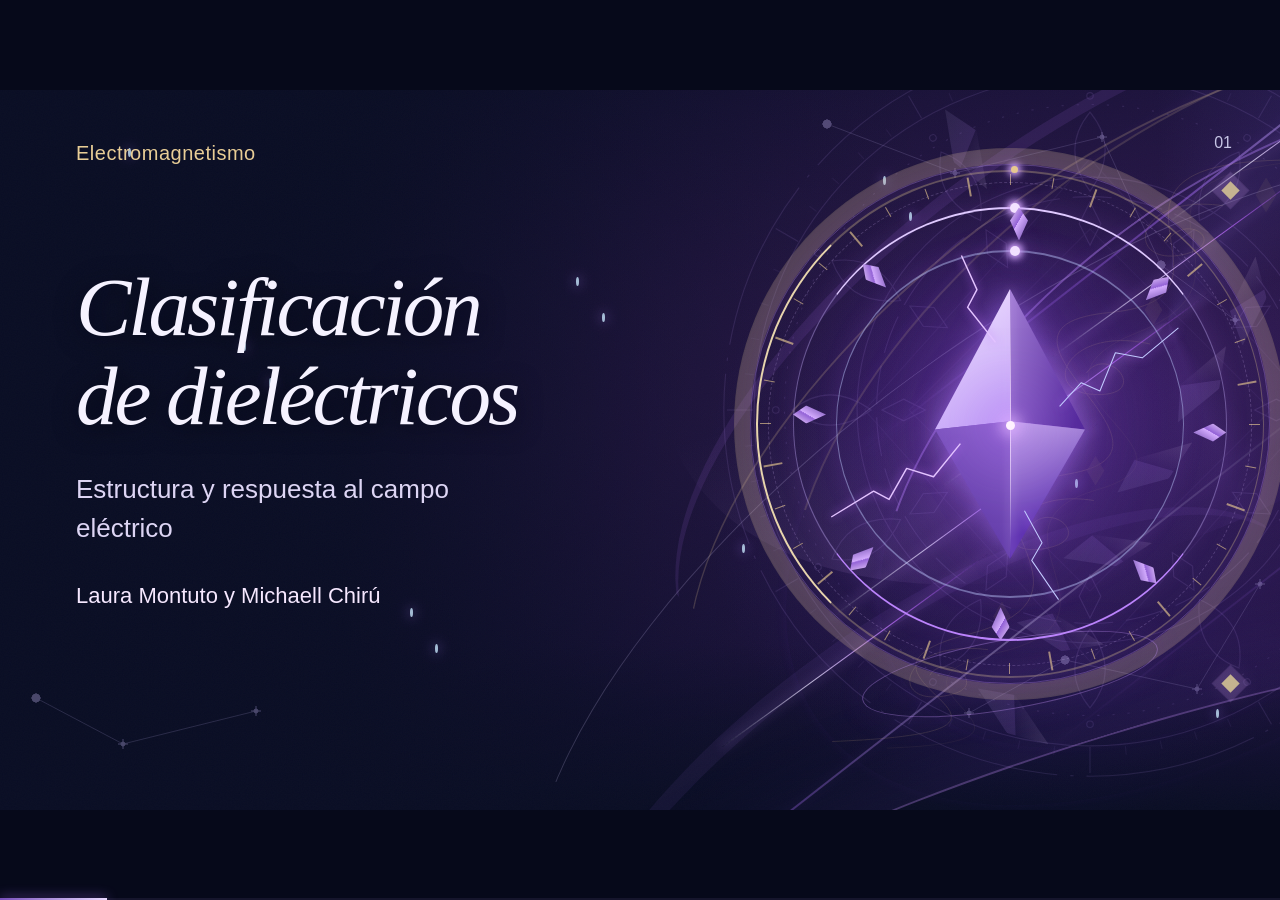
==== commit 80cafc92: "Mejorar diagramas de dieléctricos y variar el fondo de cada diapositiva" ====
--- a/dielectricos/web/index.html
+++ b/dielectricos/web/index.html
@@ -7,20 +7,22 @@
   <meta name="description" content="Clasificación de dieléctricos. Presentación para dos integrantes, con 13 minutos previstos de exposición.">
   <title>Clasificación de dieléctricos</title>
   <link rel="icon" href="data:,">
-  <link rel="stylesheet" href="styles.css">
-  <link rel="stylesheet" href="motion.css">
-  <link rel="stylesheet" href="transitions.css">
-  <link rel="stylesheet" href="kinetic.css">
-  <link rel="stylesheet" href="ornate.css">
-  <link rel="stylesheet" href="electric.css">
-  <link rel="stylesheet" href="construct.css">
-  <script src="contenido.js" defer></script>
-  <script src="motion.js" defer></script>
-  <script src="transitions.js" defer></script>
-  <script src="ornate.js" defer></script>
-  <script src="kinetic.js" defer></script>
-  <script src="electric.js" defer></script>
-  <script src="app.js" defer></script>
+  <link rel="stylesheet" href="styles.css?v=20261118-phenomena">
+  <link rel="stylesheet" href="motion.css?v=20261118-phenomena">
+  <link rel="stylesheet" href="transitions.css?v=20261118-phenomena">
+  <link rel="stylesheet" href="kinetic.css?v=20261118-phenomena">
+  <link rel="stylesheet" href="ornate.css?v=20261118-phenomena">
+  <link rel="stylesheet" href="electric.css?v=20261118-phenomena">
+  <link rel="stylesheet" href="construct.css?v=20261118-phenomena">
+  <link rel="stylesheet" href="phenomena.css?v=20261118-phenomena">
+  <script src="contenido.js?v=20261118-phenomena" defer></script>
+  <script src="phenomena.js?v=20261118-phenomena" defer></script>
+  <script src="motion.js?v=20261118-phenomena" defer></script>
+  <script src="transitions.js?v=20261118-phenomena" defer></script>
+  <script src="ornate.js?v=20261118-phenomena" defer></script>
+  <script src="kinetic.js?v=20261118-phenomena" defer></script>
+  <script src="electric.js?v=20261118-phenomena" defer></script>
+  <script src="app.js?v=20261118-phenomena" defer></script>
 </head>
 <body>
   <a class="skip" href="#stage">Ir a la diapositiva</a>
--- a/dielectricos/web/phenomena.css
+++ b/dielectricos/web/phenomena.css
@@ -0,0 +1,26 @@
+/* Twelve distinct scenes, with foreground diagrams taking priority over decoration. */
+.slide[data-slide="1"]{--scene-accent:#c5a1ff;background:radial-gradient(ellipse at 85% 40%,#47226688,transparent 65%),linear-gradient(130deg,#090d24,#1d1240)}
+.slide[data-slide="2"]{--scene-accent:#a3d9ff;background:radial-gradient(ellipse at 86% 45%,#204f7466,transparent 62%),linear-gradient(125deg,#080f24,#142c43)}
+.slide[data-slide="3"]{--scene-accent:#d2aeff;background:radial-gradient(ellipse at 25% 65%,#55307c50,transparent 55%),linear-gradient(120deg,#12102b,#281440)}
+.slide[data-slide="4"]{--scene-accent:#9cbcff;background:radial-gradient(ellipse at 87% 35%,#2f388d55,transparent 60%),linear-gradient(135deg,#070f28,#18294d)}
+.slide[data-slide="5"]{--scene-accent:#dfb1ff;background:radial-gradient(ellipse at 87% 35%,#6f2a8944,transparent 64%),linear-gradient(135deg,#100c27,#351741)}
+.slide[data-slide="6"]{--scene-accent:#cabfff;background:radial-gradient(ellipse at 18% 70%,#19457240,transparent 48%),radial-gradient(ellipse at 85% 35%,#71358c40,transparent 54%),#100f29}
+.slide[data-slide="7"]{--scene-accent:#b8caff;background:radial-gradient(ellipse at 58% 80%,#49356b50,transparent 65%),linear-gradient(120deg,#0a1428,#262139)}
+.slide[data-slide="8"]{--scene-accent:#a1e3df;background:radial-gradient(ellipse at 70% 50%,#1e65624c,transparent 60%),linear-gradient(125deg,#09152a,#102f38)}
+.slide[data-slide="9"]{--scene-accent:#d7b4ff;background:radial-gradient(ellipse at 50% 100%,#6833a348,transparent 65%),linear-gradient(145deg,#121029,#291444)}
+.slide[data-slide="10"]{--scene-accent:#ddc59f;background:radial-gradient(ellipse at 80% 20%,#6f593538,transparent 65%),linear-gradient(125deg,#10162b,#252231)}
+.slide[data-slide="11"]{--scene-accent:#9edcdb;background:radial-gradient(ellipse at 20% 65%,#1e6c6b55,transparent 55%),linear-gradient(125deg,#0a1629,#173e42)}
+.slide[data-slide="12"]{--scene-accent:#d3b2ff;background:radial-gradient(ellipse at 50% 40%,#55317b77,transparent 70%),linear-gradient(120deg,#110f2a,#271342)!important}
+.slide .astral-wheel,.slide .energy-orbit{color:var(--scene-accent,#c3a0fa)}.slide:not(.cover) .electro-scene{opacity:.48}.slide[data-slide="4"] .astral-wheel{right:-430px;top:200px}.slide[data-slide="5"] .astral-wheel{right:-310px;top:-300px}.slide[data-slide="8"] .fontaine-lace{right:-200px;opacity:.2}.slide[data-slide="10"] .astral-wheel{right:-520px;top:0}.slide[data-slide="11"] .astral-wheel{right:-570px;opacity:.15}.slide[data-slide="7"] .fontaine-lace{right:-330px}
+.ph-svg{display:block;width:100%;height:auto;overflow:visible;color:#c9b4ff}.ph-svg text{font-family:Arial,sans-serif;fill:#e8e1f6;font-size:18px}.ph-svg .ph-small{font-size:15px;fill:#c7c2da}.ph-svg .ph-medium{font-size:19px}.ph-positive{fill:#f1d196;stroke:#f9e4b6;stroke-width:1}.ph-negative{fill:#95c4ed;stroke:#bedfff;stroke-width:1}.ph-svg .ph-sign,.ph-static-dipole text{fill:#162034;font-size:13px;font-weight:600}.ph-bond{stroke:#d9c9f2;stroke-width:2}.ph-vector{fill:none;stroke:#e7c7ff;stroke-width:1.5}.ph-field-arrow{fill:none;stroke:#c5d7ff;stroke-width:1.6}.ph-field-arrow.faint{stroke:#a0c9ed55}.ph-electron-cloud{fill:#8db7ff24;color:#afcffe;transition:transform .85s cubic-bezier(.23,1,.32,1)}.ph-electron-cloud ellipse{stroke:#9fc5f4;stroke-width:1.4}.ph-electron-cloud text{fill:#c7ddff;font-size:17px}.ph-slab{fill:#92b7fd16;stroke:#a0c3ee99;stroke-width:1.4}.ph-slab.secondary{fill:#c48ee526;stroke:#cb9be5aa}.ph-interface{stroke:#eacb94;stroke-width:2;stroke-dasharray:4 3}.ph-plus-label{fill:#f0d196!important;font-size:24px!important}.ph-minus-label{fill:#a3c9f4!important;font-size:24px!important}.ph-electrode.positive{fill:#e4c68a77;stroke:#f0d196}.ph-electrode.negative{fill:#8fb8dc77;stroke:#a3c9f4}
+.ph-molecular-compare{display:grid;grid-template-columns:1fr 1fr;gap:18px}.ph-molecular-compare figure{margin:0;min-width:0}.ph-molecular-compare figcaption{font-size:19px;color:#dbd2eb;padding-bottom:9px;border-bottom:1px solid #ccb2ff35}.slide .ph-molecular-compare figure p{font-size:15px;line-height:1.3;text-align:center;color:#cfc5de;margin:0}.dm-science .ph-molecular-compare svg{height:auto;width:100%;max-height:260px;overflow:visible}.dm-science .ph-svg text{font-size:17px}.dm-science .ph-svg .ph-small{font-size:14px}.dm-science .ph-svg .ph-sign{font-size:13px;fill:#162034}.dm-science .ph-svg .dm-dipole text{font-size:13px!important}.ph-charge-legend{grid-column:1/-1;display:flex;justify-content:center;flex-wrap:wrap;gap:10px 17px;margin-top:4px;font-size:14px;color:#d8cce5}.ph-charge-legend i{display:inline-block;width:10px;height:10px;border-radius:50%;margin-right:5px}.positive-key{background:#f1d196}.negative-key{background:#95c4ed}.dm-science-heading{margin-bottom:16px}.slide .body .dm-state{margin-top:15px;min-height:42px}.ph-induced-vector{opacity:0;transition:opacity .3s ease-out}.dm-on .ph-induced-cloud{transform:translateX(-10px)}.dm-on .ph-induced-vector{opacity:1}.slide .body.motion-layout{grid-template-columns:.9fr 1.1fr;gap:35px}.slide .motion-layout .explanation li{font-size:25px;margin-bottom:24px}.ph-molecular-compare .ph-before{opacity:.75}.ph-molecular-compare .ph-after{position:relative}.ph-molecular-compare .ph-after:before{content:"";position:absolute;inset:30px -8px 15px;background:radial-gradient(ellipse,#a36eea12,transparent 72%);pointer-events:none}
+.definition-layout{grid-template-columns:560px 1fr;gap:35px}.ph-definition{min-width:0;padding-top:8px}.ph-definition-graphic{height:320px}.ph-active .ph-definition-graphic .dm-dipole,.ph-active .ph-comparison-graphic .dm-dipole,.dm-current .ph-mechanism-graphic .dm-dipole{transform:rotate(var(--dm-end))}.ph-active .ph-definition-graphic .dm-charge-label,.ph-active .ph-comparison-graphic .dm-charge-label,.dm-current .ph-mechanism-graphic .dm-charge-label{transform:rotate(calc(-1 * var(--dm-end)))}.ph-comparison-panels h3{font-family:Georgia,serif;font-size:36px;font-weight:400;font-style:italic;margin-bottom:12px}.slide .ph-comparison-panels p{font-size:27px;margin-bottom:16px}.ph-comparison-graphic{height:150px;margin-bottom:12px}.ph-active .ph-comparison-cloud{transform:translateX(-8px)}.slide .ph-comparison-panels .ph-key-claim{font-size:25px;color:#d9c1f2}.slide .ph-both{color:#f1d196;font-size:24px;margin-top:20px}.ph-mechanism-graphic{height:103px;margin:0}.slide .mechanism-list{gap:18px 40px;padding-top:0!important}.slide .mechanism-list li{padding-top:5px;padding-bottom:0}.slide .mechanism-list h3{font-size:29px;margin-bottom:0}.slide .mechanism-list p{font-size:21px;margin-top:0;margin-bottom:0}.ph-mechanism-graphic .ph-sign{font-size:18px}.ph-mechanism-graphic .ph-small{font-size:14px}.dm-current .ph-mechanism-cloud{transform:translateX(-12px)}.ph-ion-negative,.ph-ion-positive{transition:transform .7s ease-out}.dm-current .ph-ion-positive{transform:translateX(7px)}.dm-current .ph-ion-negative{transform:translateX(-7px)}.ph-interface-charge{opacity:.15;transition:opacity .5s ease-out}.dm-current .ph-interface-charge{opacity:1}
+.material-states{gap:35px;padding:0 8px}.material-state,.material-state-1,.material-state-2{padding:0}.material-state h3{font-size:35px;margin-bottom:10px}.ph-state-graphic{height:150px;margin-bottom:18px}.slide .material-state p{font-size:25px;line-height:1.3}.state-use{font-size:20px}.ph-container{fill:#95bdef0a;stroke:#b8d8e43d;stroke-width:1}.ph-state-particle{fill:#b4d7ee;stroke:#d5e8fa;stroke-width:1}.state-particle-0{animation:ph-solid 1.9s ease-in-out infinite alternate}.state-particle-1{fill:#9ed9d1;animation:ph-liquid 4s ease-in-out infinite alternate}.state-particle-2{fill:#cfbaf9;animation:ph-gas 5s ease-in-out infinite alternate}
+.slide .material-state p.ph-state-note{font-size:17px;color:#bcd9d9;margin:0 0 16px;line-height:1.3}
+.ph-map-wires{position:absolute;inset:0;width:100%;height:340px;fill:none;stroke:#bfa0ec55;stroke-width:1.3}.ph-map-wires circle{fill:#e6d0a0;stroke:none}.ph-summary-ribbon{display:flex;justify-content:space-between;gap:30px;margin-top:20px;max-width:1000px}.ph-summary-ribbon>span{display:flex;align-items:center;gap:12px;font-size:18px;color:#d6c7e9}.ph-summary-ribbon svg{width:65px;height:48px}.slide.ending .sources{margin-top:18px;padding-top:16px;gap:10px 20px}.slide.ending .sources a{font-size:16px}.slide.ending .conclusions li{font-size:27px;margin-bottom:22px}
+@media(max-width:700px){.ph-map-wires{display:none}.ph-summary-ribbon{flex-direction:column;gap:12px;margin-top:25px}.ph-summary-ribbon>span{font-size:18px}.slide.ending .conclusions li{font-size:22px}.slide.ending .sources{margin-top:25px}}
+.dm-response{height:180px!important;margin-top:2px}.dm-response text{font-size:20px}.dm-response .dm-chart-caption{font-size:16px}.ph-chart-guide{fill:none;stroke:#bd98e76b;stroke-width:1;stroke-dasharray:4 4}.ph-chart-sample{fill:#efcfa0;opacity:.7}.ph-chart-label{font-size:16px!important}.slide[data-slide="9"] .columns p{font-size:25px;line-height:1.32;min-height:66px}.ph-properties h3{margin-bottom:14px}.slide .ph-properties p{font-size:23px;line-height:1.3;margin-bottom:14px}.ph-property-graphic{height:166px}.slide .ph-properties .ph-figure-note{font-size:17px;min-height:0;color:#d4c9df;margin-top:8px}.ph-response-contour{stroke:#cbb0f5;stroke-width:1.6;fill:#b79ce91a}.ph-response-contour.other{stroke:#ebce92;fill:#e1c58813}.ph-response-vector{stroke:#f4d69a;stroke-width:2;fill:none}.ph-scan{transition:transform 1.5s ease-in-out}.ph-active .ph-scan{transform:rotate(-90deg)}.ph-active .ph-scan.anisotropic{transform:rotate(-90deg) scaleX(.5)}.ph-position-probe{transition:transform 1.5s ease-in-out}.ph-active .ph-position-probe{transform:translateX(240px)}.ph-probe{fill:none;stroke:#f3d49e;stroke-width:2;stroke-dasharray:5 4}.ph-case-layout{display:grid;grid-template-columns:350px 1fr;gap:44px;align-items:center}.ph-glass-graphic{height:310px}.ph-glass-edge{stroke:#b1e8ee;stroke-width:1.4;fill:#7ee3ee12}.ph-glass-link{stroke:#b4e4e980;stroke-width:1.3}.ph-glass-node{fill:#bcecf1;stroke:#fff;stroke-width:1}.slide .ph-case-layout .case-list li{font-size:25px;margin-bottom:19px}.slide .ph-case-layout .case-list li:first-child{font-size:23px;line-height:1.4}
+@keyframes ph-solid{from{transform:translate(-1px,0)}to{transform:translate(1px,1px)}}@keyframes ph-liquid{from{transform:translate(-3px,2px)}to{transform:translate(4px,-3px)}}@keyframes ph-gas{from{transform:translate(-12px,6px)}to{transform:translate(13px,-9px)}}.ambient-paused .ph-state-particle,.slide[hidden] .ph-state-particle{animation-play-state:paused!important}
+@media(max-width:700px){.definition-layout{grid-template-columns:1fr;gap:15px}.ph-definition-graphic{height:auto;max-height:300px}.slide .body.motion-layout{grid-template-columns:1fr;gap:28px}.slide .motion-layout .explanation li{font-size:21px}.dm-science .ph-molecular-compare svg{max-height:none}.ph-molecular-compare{grid-template-columns:1fr;gap:22px}.ph-molecular-compare figure{max-width:330px;margin:auto;width:100%}.ph-molecular-compare figcaption{font-size:19px}.slide .ph-molecular-compare figure p{font-size:17px}.ph-charge-legend{font-size:14px}.ph-comparison-graphic{height:auto;max-height:190px}.slide .ph-comparison-panels p,.slide .ph-comparison-panels .ph-key-claim{font-size:21px}.slide .ph-both{font-size:21px}.slide .mechanism-list{gap:25px}.ph-mechanism-graphic{height:auto;max-height:140px}.slide .mechanism-list p{font-size:20px}.material-state,.material-state-1,.material-state-2{padding:0}.ph-state-graphic{height:auto;max-height:175px}.slide .material-state p{font-size:21px}.dm-response{height:190px!important}.slide[data-slide="9"] .columns p{font-size:21px;min-height:0}.slide .ph-properties p{font-size:21px}.ph-property-graphic{height:auto;max-height:190px}.slide .ph-properties .ph-figure-note{font-size:17px}.ph-case-layout{grid-template-columns:1fr;gap:18px}.ph-glass-graphic{height:auto;max-height:290px}.slide .ph-case-layout .case-list li,.slide .ph-case-layout .case-list li:first-child{font-size:21px}}
+body.plain .ph-svg text,body.plain .ph-svg .ph-small,body.plain .ph-svg .ph-medium{fill:#35324b}body.plain .ph-svg .ph-sign{fill:#162034}body.plain .ph-molecular-compare figcaption,body.plain .ph-molecular-compare p,body.plain .ph-charge-legend{color:#453754}body.plain .ph-charge-legend i{border:1px solid #666}
+@media(prefers-reduced-motion:reduce){.ph-state-particle{animation:none!important}.ph-electron-cloud,.ph-induced-vector,.ph-ion-positive,.ph-ion-negative,.ph-interface-charge,.ph-scan,.ph-position-probe{transition:none!important}}
